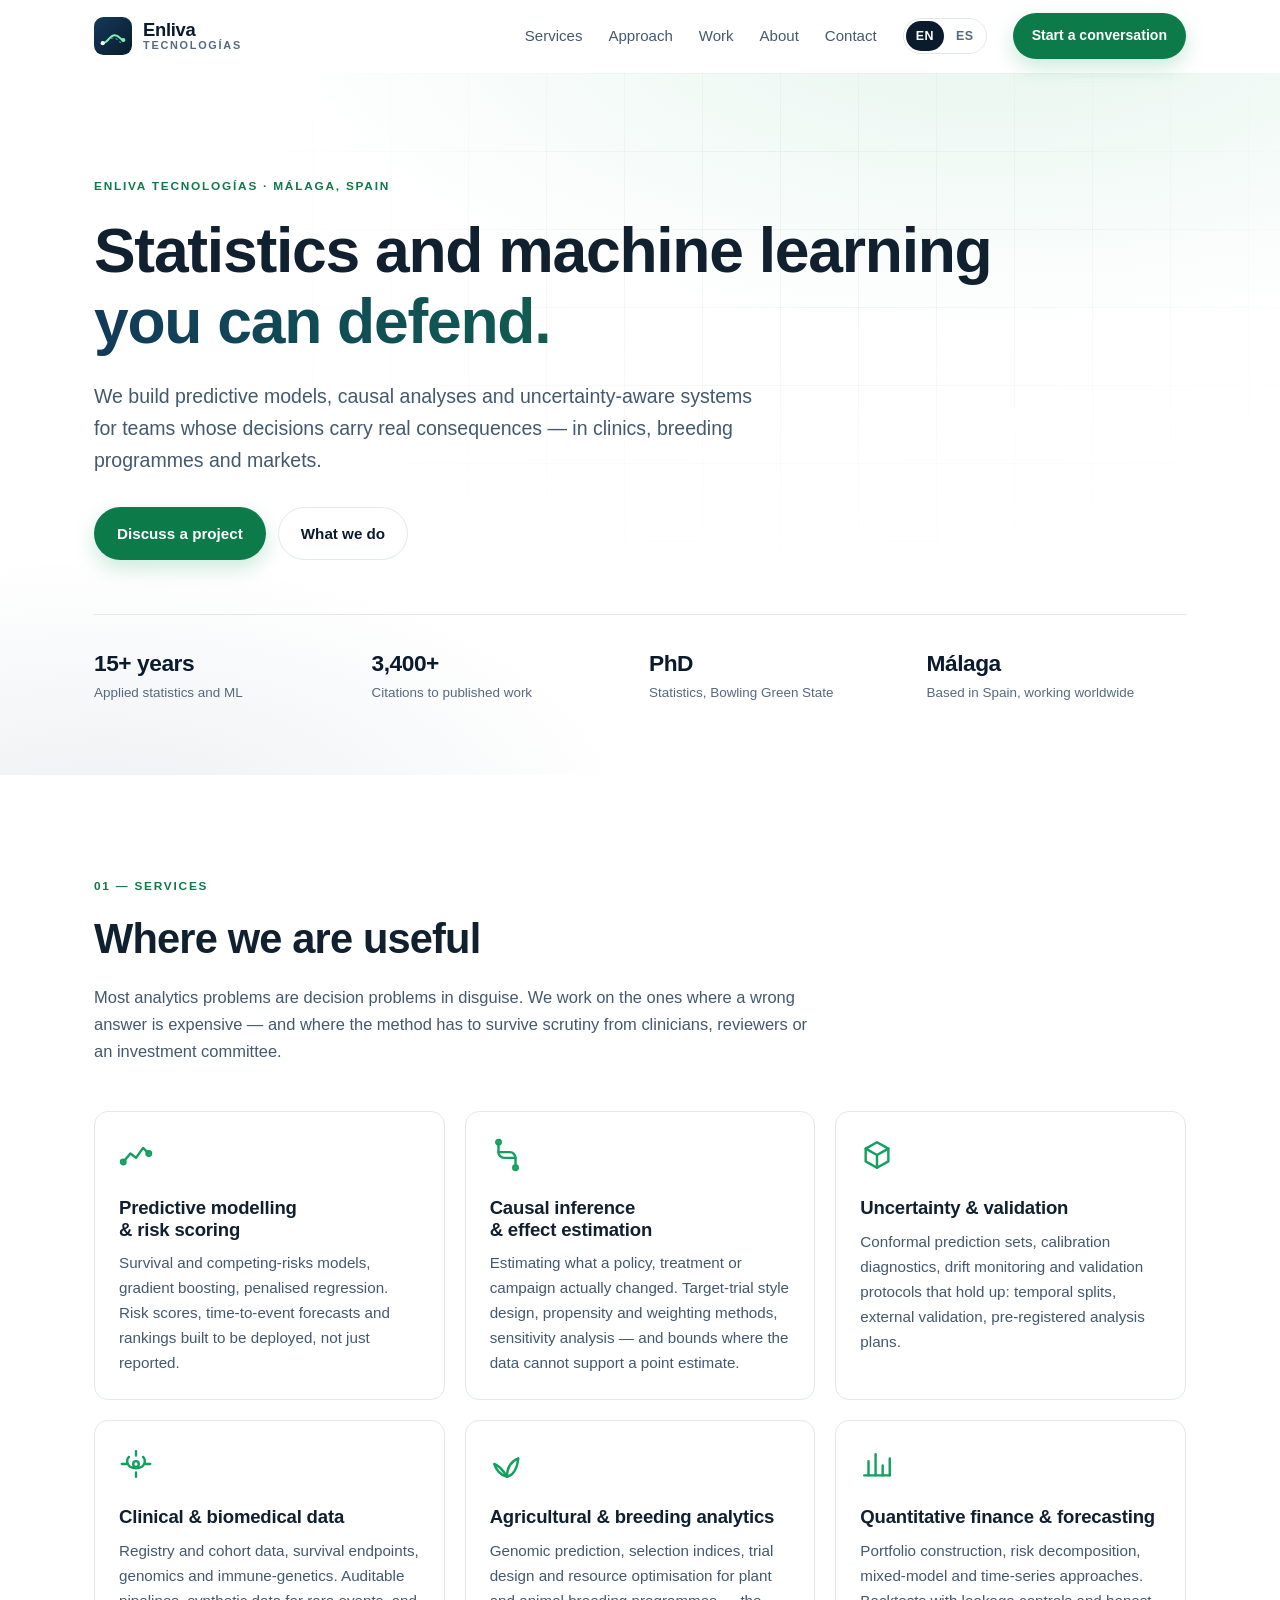
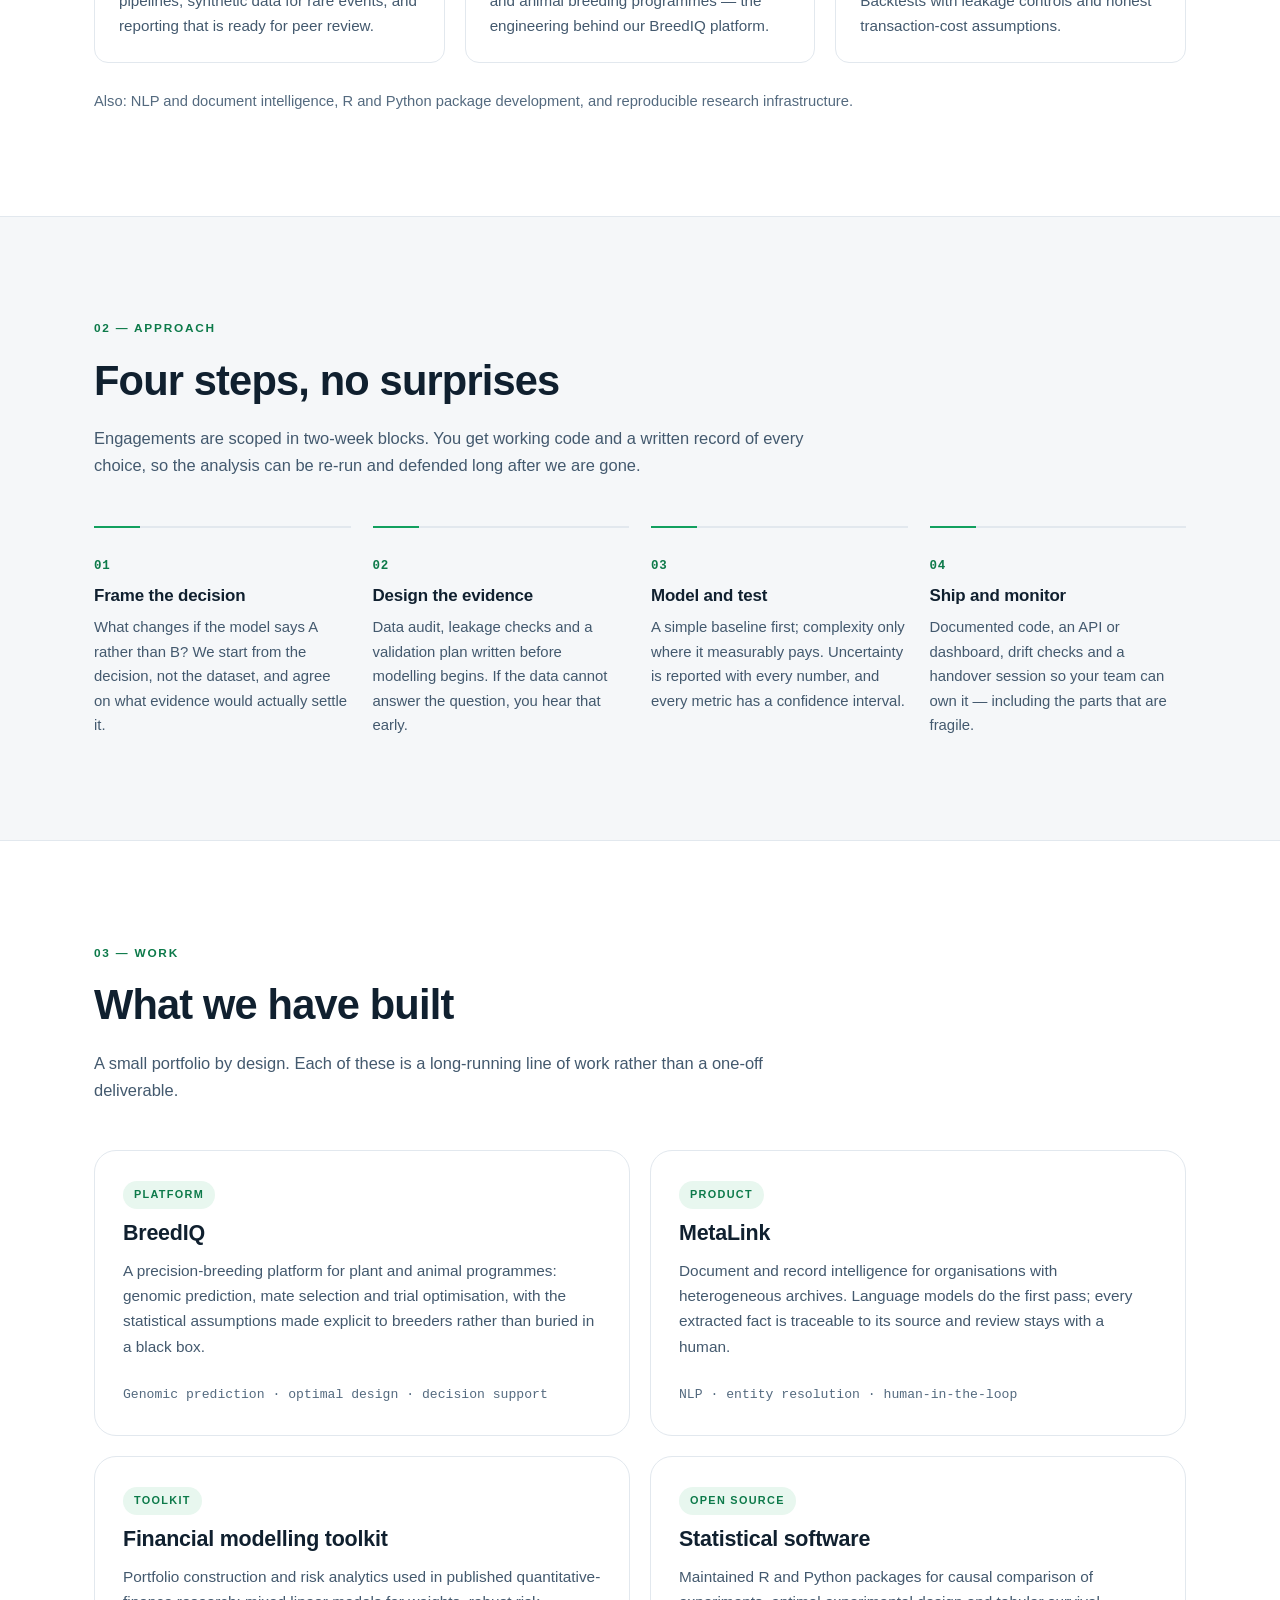
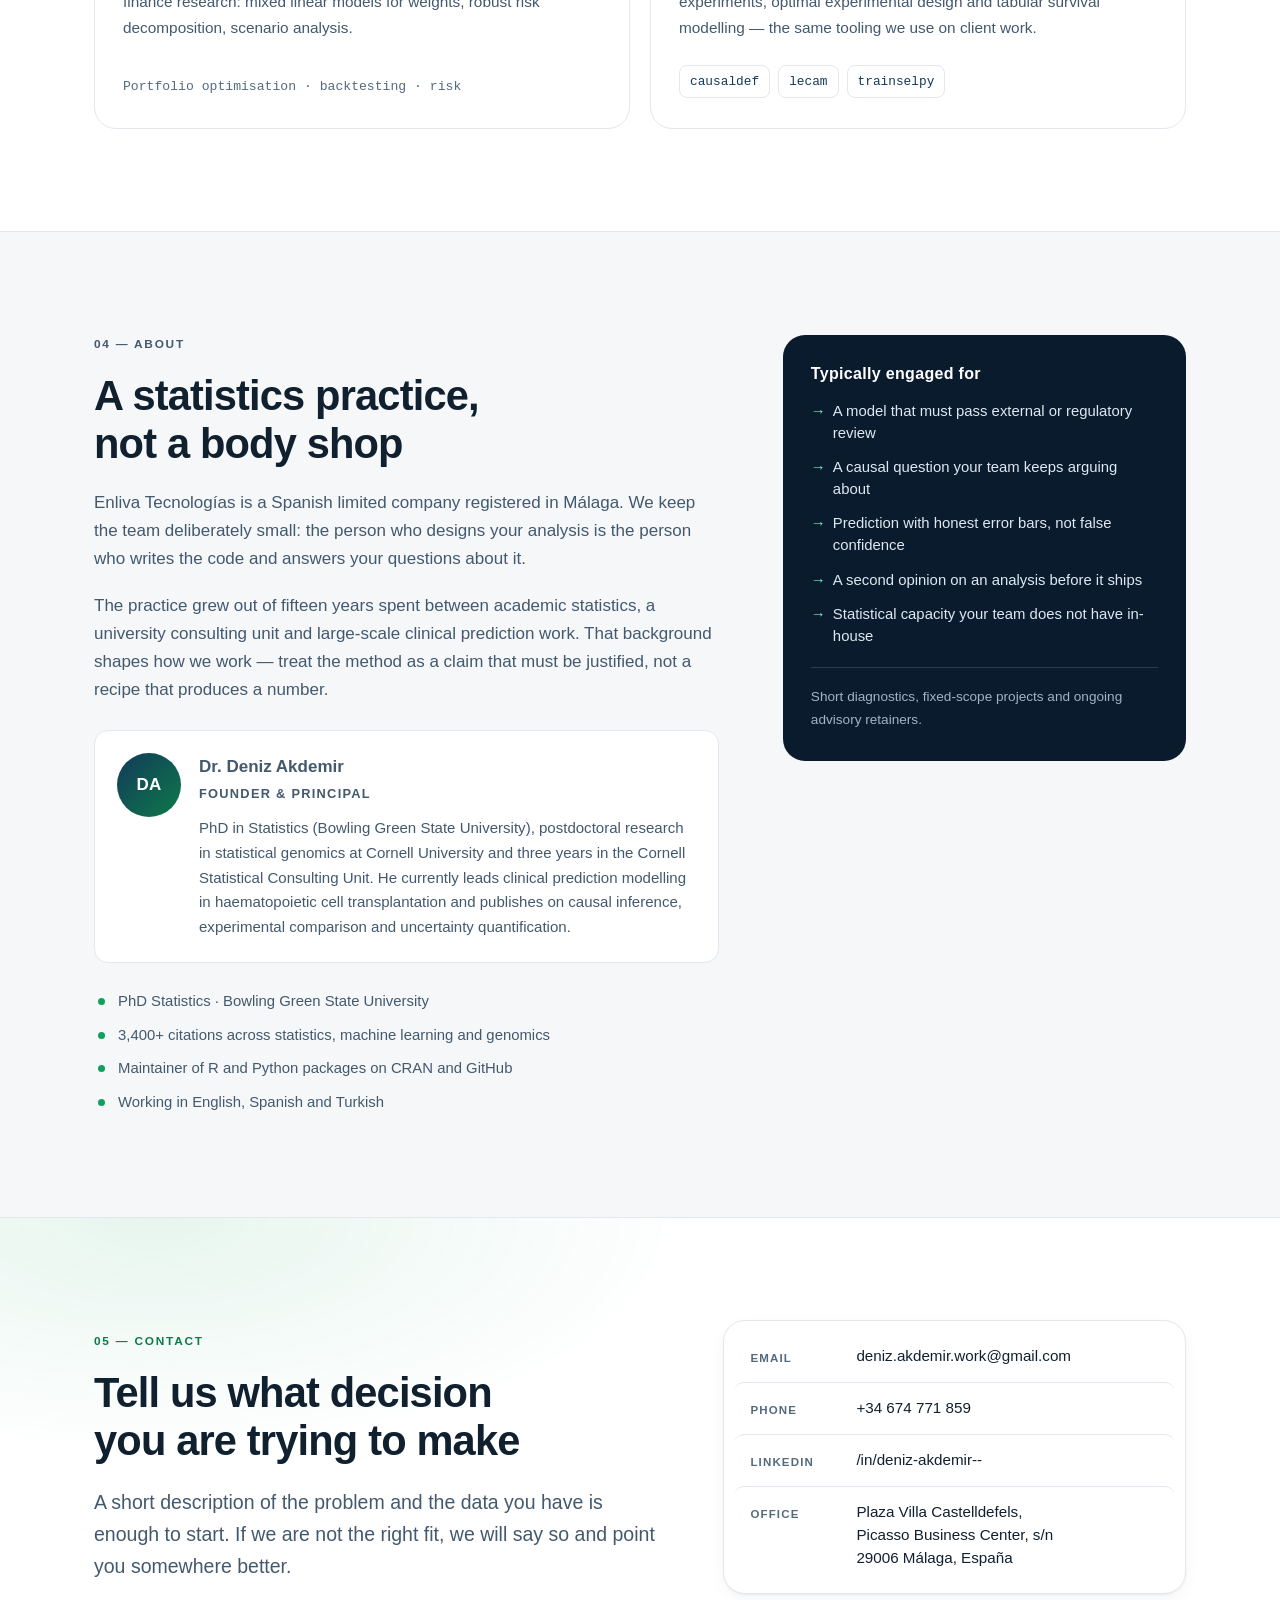
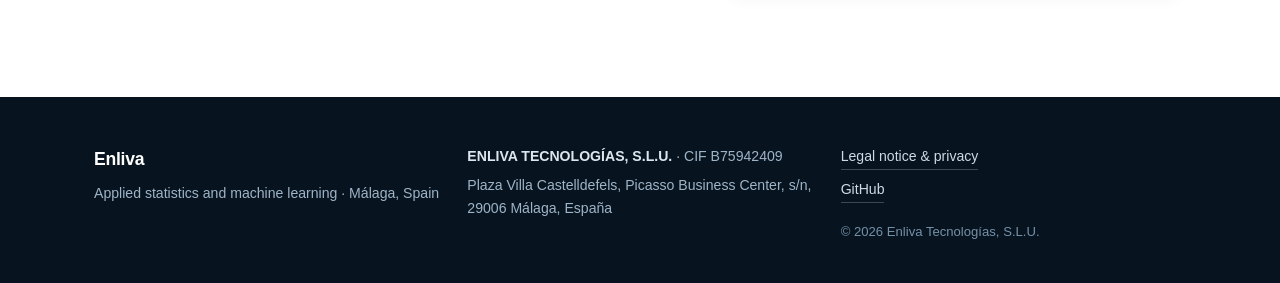
==== index.html @ 90fb5965 "Enliva company website Static single-page site for ENLIVA TECNOLOGÍAS, S.L.U. with a bilingual (EN/E" ====
<!DOCTYPE html>
<html lang="en">
<head>
<meta charset="utf-8">
<meta name="viewport" content="width=device-width, initial-scale=1">
<title>Enliva Tecnologías — Applied statistics &amp; machine learning · Málaga</title>
<meta name="description" content="Enliva Tecnologías is a Málaga-based applied statistics and machine learning consultancy. Predictive modelling, causal inference and uncertainty-aware systems for clinical, agricultural and financial decisions.">
<meta name="theme-color" content="#0a1b2e">
<meta name="author" content="Enliva Tecnologías, S.L.U.">
<meta property="og:type" content="website">
<meta property="og:site_name" content="Enliva Tecnologías">
<meta property="og:locale" content="en_GB">
<meta property="og:locale:alternate" content="es_ES">
<meta property="og:title" content="Enliva Tecnologías — Applied statistics &amp; machine learning">
<meta property="og:description" content="Predictive models, causal analyses and uncertainty-aware systems for decisions that carry real consequences.">
<meta name="twitter:card" content="summary">
<link rel="icon" href="assets/img/favicon.svg" type="image/svg+xml">
<script>document.documentElement.classList.add("js");</script>
<link rel="stylesheet" href="assets/css/styles.css">
<script type="application/ld+json">
{
  "@context": "https://schema.org",
  "@type": "ProfessionalService",
  "name": "Enliva Tecnologías, S.L.U.",
  "description": "Applied statistics and machine learning consultancy: predictive modelling, causal inference, uncertainty quantification, clinical and agricultural data science.",
  "vatID": "ESB75942409",
  "address": {
    "@type": "PostalAddress",
    "streetAddress": "Plaza Villa Castelldefels, Picasso Business Center, s/n",
    "postalCode": "29006",
    "addressLocality": "Málaga",
    "addressCountry": "ES"
  },
  "email": "deniz.akdemir.work@gmail.com",
  "telephone": "+34674771859",
  "areaServed": "Worldwide",
  "knowsLanguage": ["en", "es", "tr"],
  "founder": {
    "@type": "Person",
    "name": "Deniz Akdemir",
    "jobTitle": "Founder & Principal",
    "alumniOf": "Bowling Green State University"
  }
}
</script>
</head>
<body>
<a class="skip-link" href="#main" data-i18n="a11y.skip">Skip to content</a>

<header class="site-header" id="top">
  <div class="wrap header-inner">
    <a class="brand" href="#top" aria-label="Enliva Tecnologías">
      <svg class="brand-mark" viewBox="0 0 48 48" aria-hidden="true" focusable="false">
        <rect x="0" y="0" width="48" height="48" rx="12" fill="url(#brandGrad)"/>
        <path d="M11 33c6.5 0 8.5-10 15-10s6.5 6 11 6" fill="none" stroke="#7ef0b8" stroke-width="2.6" stroke-linecap="round"/>
        <path d="M11 33c5 0 8-6.5 13.5-6.5S31 33 37 33" fill="none" stroke="#7ef0b8" stroke-width="1.4" stroke-dasharray="3 3" opacity=".55"/>
        <circle cx="11" cy="33" r="2.6" fill="#ffffff"/>
        <circle cx="37" cy="29" r="2.6" fill="#7ef0b8"/>
        <defs>
          <linearGradient id="brandGrad" x1="0" y1="0" x2="48" y2="48" gradientUnits="userSpaceOnUse">
            <stop stop-color="#123a5a"/><stop offset="1" stop-color="#0a1b2e"/>
          </linearGradient>
        </defs>
      </svg>
      <span class="brand-text">
        <span class="brand-name">Enliva</span>
        <span class="brand-sub" data-i18n="brand.sub">Tecnologías</span>
      </span>
    </a>

    <nav class="nav" id="nav" aria-label="Main">
      <a href="#services" data-i18n="nav.services">Services</a>
      <a href="#approach" data-i18n="nav.approach">Approach</a>
      <a href="#work" data-i18n="nav.work">Work</a>
      <a href="#about" data-i18n="nav.about">About</a>
      <a href="#contact" data-i18n="nav.contact">Contact</a>
      <div class="lang" role="group" aria-label="Language / Idioma">
        <button type="button" data-lang="en" class="is-active" aria-pressed="true">EN</button>
        <button type="button" data-lang="es" aria-pressed="false">ES</button>
      </div>
      <a class="btn btn-primary nav-cta" href="#contact" data-i18n="nav.cta">Start a conversation</a>
    </nav>

    <button class="nav-toggle" type="button" aria-expanded="false" aria-controls="nav" aria-label="Menu / Menú">
      <span></span><span></span>
    </button>
  </div>
</header>

<main id="main">

  <section class="hero">
    <div class="hero-bg" aria-hidden="true"></div>
    <div class="wrap hero-inner">
      <p class="eyebrow" data-i18n="hero.eyebrow">Enliva Tecnologías · Málaga, Spain</p>
      <h1>
        <span data-i18n="hero.title1">Statistics and machine learning</span>
        <span class="accent" data-i18n="hero.title2">you can defend.</span>
      </h1>
      <p class="lede" data-i18n="hero.lede">We build predictive models, causal analyses and uncertainty-aware systems for teams whose decisions carry real consequences — in clinics, breeding programmes and markets.</p>
      <div class="hero-actions">
        <a class="btn btn-primary" href="#contact" data-i18n="hero.cta1">Discuss a project</a>
        <a class="btn btn-ghost" href="#services" data-i18n="hero.cta2">What we do</a>
      </div>

      <dl class="proof">
        <div><dt data-i18n="proof.a.k">15+ years</dt><dd data-i18n="proof.a.v">Applied statistics and ML</dd></div>
        <div><dt data-i18n="proof.b.k">3,400+</dt><dd data-i18n="proof.b.v">Citations to published work</dd></div>
        <div><dt data-i18n="proof.c.k">PhD</dt><dd data-i18n="proof.c.v">Statistics, Bowling Green State</dd></div>
        <div><dt data-i18n="proof.d.k">Málaga</dt><dd data-i18n="proof.d.v">Based in Spain, working worldwide</dd></div>
      </dl>
    </div>
  </section>

  <section class="section" id="services">
    <div class="wrap">
      <header class="section-head reveal">
        <p class="eyebrow" data-i18n="services.eyebrow">01 — Services</p>
        <h2 data-i18n="services.title">Where we are useful</h2>
        <p class="section-lede" data-i18n="services.lede">Most analytics problems are decision problems in disguise. We work on the ones where a wrong answer is expensive — and where the method has to survive scrutiny from clinicians, reviewers or an investment committee.</p>
      </header>

      <div class="grid grid-3">
        <article class="card reveal">
          <svg class="card-icon" viewBox="0 0 24 24" aria-hidden="true"><path d="M3 17l5-6 4 3 5-7 4 4"/><circle cx="3" cy="17" r="1.6"/><circle cx="21" cy="11" r="1.6"/></svg>
          <h3 data-i18n="svc.1.t">Predictive modelling &amp; risk scoring</h3>
          <p data-i18n="svc.1.d">Survival and competing-risks models, gradient boosting, penalised regression. Risk scores, time-to-event forecasts and rankings built to be deployed, not just reported.</p>
        </article>

        <article class="card reveal">
          <svg class="card-icon" viewBox="0 0 24 24" aria-hidden="true"><path d="M6 3v7a4 4 0 004 4h8"/><path d="M18 21v-7a4 4 0 00-4-4H6"/><circle cx="6" cy="3" r="1.6"/><circle cx="18" cy="21" r="1.6"/></svg>
          <h3 data-i18n="svc.2.t">Causal inference &amp; effect estimation</h3>
          <p data-i18n="svc.2.d">Estimating what a policy, treatment or campaign actually changed. Target-trial style design, propensity and weighting methods, sensitivity analysis — and bounds where the data cannot support a point estimate.</p>
        </article>

        <article class="card reveal">
          <svg class="card-icon" viewBox="0 0 24 24" aria-hidden="true"><path d="M12 3l8 4.5v9L12 21l-8-4.5v-9L12 3z"/><path d="M12 12l8-4.5M12 12v9M12 12L4 7.5"/></svg>
          <h3 data-i18n="svc.3.t">Uncertainty &amp; validation</h3>
          <p data-i18n="svc.3.d">Conformal prediction sets, calibration diagnostics, drift monitoring and validation protocols that hold up: temporal splits, external validation, pre-registered analysis plans.</p>
        </article>

        <article class="card reveal">
          <svg class="card-icon" viewBox="0 0 24 24" aria-hidden="true"><path d="M7 7c-2 2-2 8 5 8s7-6 5-8"/><path d="M12 3v3M12 21v-3M2 12h3M19 12h3"/><circle cx="12" cy="12" r="2"/></svg>
          <h3 data-i18n="svc.4.t">Clinical &amp; biomedical data</h3>
          <p data-i18n="svc.4.d">Registry and cohort data, survival endpoints, genomics and immune-genetics. Auditable pipelines, synthetic data for rare events, and reporting that is ready for peer review.</p>
        </article>

        <article class="card reveal">
          <svg class="card-icon" viewBox="0 0 24 24" aria-hidden="true"><path d="M12 21c0-7 3-11 8-13-1 8-4 12-8 13z"/><path d="M12 21C9 16 6 13 3 12c2 6 5 8 9 9z"/></svg>
          <h3 data-i18n="svc.5.t">Agricultural &amp; breeding analytics</h3>
          <p data-i18n="svc.5.d">Genomic prediction, selection indices, trial design and resource optimisation for plant and animal breeding programmes — the engineering behind our BreedIQ platform.</p>
        </article>

        <article class="card reveal">
          <svg class="card-icon" viewBox="0 0 24 24" aria-hidden="true"><path d="M3 20h18"/><path d="M6 20V10M11 20V5M16 20v-7M21 20V8"/></svg>
          <h3 data-i18n="svc.6.t">Quantitative finance &amp; forecasting</h3>
          <p data-i18n="svc.6.d">Portfolio construction, risk decomposition, mixed-model and time-series approaches. Backtests with leakage controls and honest transaction-cost assumptions.</p>
        </article>
      </div>

      <p class="note reveal" data-i18n="services.note">Also: NLP and document intelligence, R and Python package development, and reproducible research infrastructure.</p>
    </div>
  </section>

  <section class="section section-alt" id="approach">
    <div class="wrap">
      <header class="section-head reveal">
        <p class="eyebrow" data-i18n="approach.eyebrow">02 — Approach</p>
        <h2 data-i18n="approach.title">Four steps, no surprises</h2>
        <p class="section-lede" data-i18n="approach.lede">Engagements are scoped in two-week blocks. You get working code and a written record of every choice, so the analysis can be re-run and defended long after we are gone.</p>
      </header>

      <ol class="steps">
        <li class="reveal">
          <span class="step-num">01</span>
          <h3 data-i18n="step.1.t">Frame the decision</h3>
          <p data-i18n="step.1.d">What changes if the model says A rather than B? We start from the decision, not the dataset, and agree on what evidence would actually settle it.</p>
        </li>
        <li class="reveal">
          <span class="step-num">02</span>
          <h3 data-i18n="step.2.t">Design the evidence</h3>
          <p data-i18n="step.2.d">Data audit, leakage checks and a validation plan written before modelling begins. If the data cannot answer the question, you hear that early.</p>
        </li>
        <li class="reveal">
          <span class="step-num">03</span>
          <h3 data-i18n="step.3.t">Model and test</h3>
          <p data-i18n="step.3.d">A simple baseline first; complexity only where it measurably pays. Uncertainty is reported with every number, and every metric has a confidence interval.</p>
        </li>
        <li class="reveal">
          <span class="step-num">04</span>
          <h3 data-i18n="step.4.t">Ship and monitor</h3>
          <p data-i18n="step.4.d">Documented code, an API or dashboard, drift checks and a handover session so your team can own it — including the parts that are fragile.</p>
        </li>
      </ol>
    </div>
  </section>

  <section class="section" id="work">
    <div class="wrap">
      <header class="section-head reveal">
        <p class="eyebrow" data-i18n="work.eyebrow">03 — Work</p>
        <h2 data-i18n="work.title">What we have built</h2>
        <p class="section-lede" data-i18n="work.lede">A small portfolio by design. Each of these is a long-running line of work rather than a one-off deliverable.</p>
      </header>

      <div class="grid grid-2">
        <article class="work-card reveal">
          <span class="tag" data-i18n="work.1.tag">Platform</span>
          <h3>BreedIQ</h3>
          <p data-i18n="work.1.d">A precision-breeding platform for plant and animal programmes: genomic prediction, mate selection and trial optimisation, with the statistical assumptions made explicit to breeders rather than buried in a black box.</p>
          <p class="meta" data-i18n="work.1.meta">Genomic prediction · optimal design · decision support</p>
        </article>

        <article class="work-card reveal">
          <span class="tag" data-i18n="work.2.tag">Product</span>
          <h3>MetaLink</h3>
          <p data-i18n="work.2.d">Document and record intelligence for organisations with heterogeneous archives. Language models do the first pass; every extracted fact is traceable to its source and review stays with a human.</p>
          <p class="meta" data-i18n="work.2.meta">NLP · entity resolution · human-in-the-loop</p>
        </article>

        <article class="work-card reveal">
          <span class="tag" data-i18n="work.3.tag">Toolkit</span>
          <h3 data-i18n="work.3.t">Financial modelling toolkit</h3>
          <p data-i18n="work.3.d">Portfolio construction and risk analytics used in published quantitative-finance research: mixed linear models for weights, robust risk decomposition, scenario analysis.</p>
          <p class="meta" data-i18n="work.3.meta">Portfolio optimisation · backtesting · risk</p>
        </article>

        <article class="work-card reveal">
          <span class="tag" data-i18n="work.4.tag">Open source</span>
          <h3 data-i18n="work.4.t">Statistical software</h3>
          <p data-i18n="work.4.d">Maintained R and Python packages for causal comparison of experiments, optimal experimental design and tabular survival modelling — the same tooling we use on client work.</p>
          <ul class="chips">
            <li><a href="https://github.com/denizakdemir/causaldef" target="_blank" rel="noopener noreferrer">causaldef</a></li>
            <li><a href="https://github.com/denizakdemir/lecam" target="_blank" rel="noopener noreferrer">lecam</a></li>
            <li><a href="https://github.com/denizakdemir/trainselpy" target="_blank" rel="noopener noreferrer">trainselpy</a></li>
          </ul>
        </article>
      </div>
    </div>
  </section>

  <section class="section section-alt" id="about">
    <div class="wrap about">
      <div class="about-body reveal">
        <p class="eyebrow" data-i18n="about.eyebrow">04 — About</p>
        <h2 data-i18n="about.title">A statistics practice, not a body shop</h2>
        <p data-i18n="about.p1">Enliva Tecnologías is a Spanish limited company registered in Málaga. We keep the team deliberately small: the person who designs your analysis is the person who writes the code and answers your questions about it.</p>
        <p data-i18n="about.p2">The practice grew out of fifteen years spent between academic statistics, a university consulting unit and large-scale clinical prediction work. That background shapes how we work — treat the method as a claim that must be justified, not a recipe that produces a number.</p>

        <div class="founder">
          <div class="avatar" aria-hidden="true">DA</div>
          <div>
            <p class="founder-name">Dr. Deniz Akdemir</p>
            <p class="founder-role" data-i18n="about.role">Founder &amp; Principal</p>
            <p data-i18n="about.p3">PhD in Statistics (Bowling Green State University), postdoctoral research in statistical genomics at Cornell University and three years in the Cornell Statistical Consulting Unit. He currently leads clinical prediction modelling in haematopoietic cell transplantation and publishes on causal inference, experimental comparison and uncertainty quantification.</p>
          </div>
        </div>

        <ul class="facts">
          <li data-i18n="about.f1">PhD Statistics · Bowling Green State University</li>
          <li data-i18n="about.f2">3,400+ citations across statistics, machine learning and genomics</li>
          <li data-i18n="about.f3">Maintainer of R and Python packages on CRAN and GitHub</li>
          <li data-i18n="about.f4">Working in English, Spanish and Turkish</li>
        </ul>
      </div>

      <aside class="about-side reveal">
        <h3 data-i18n="about.side.t">Typically engaged for</h3>
        <ul>
          <li data-i18n="about.side.1">A model that must pass external or regulatory review</li>
          <li data-i18n="about.side.2">A causal question your team keeps arguing about</li>
          <li data-i18n="about.side.3">Prediction with honest error bars, not false confidence</li>
          <li data-i18n="about.side.4">A second opinion on an analysis before it ships</li>
          <li data-i18n="about.side.5">Statistical capacity your team does not have in-house</li>
        </ul>
        <p class="side-note" data-i18n="about.side.note">Short diagnostics, fixed-scope projects and ongoing advisory retainers.</p>
      </aside>
    </div>
  </section>

  <section class="section contact" id="contact">
    <div class="wrap contact-inner reveal">
      <div>
        <p class="eyebrow" data-i18n="contact.eyebrow">05 — Contact</p>
        <h2 data-i18n="contact.title">Tell us what decision you are trying to make</h2>
        <p class="lede" data-i18n="contact.lede">A short description of the problem and the data you have is enough to start. If we are not the right fit, we will say so and point you somewhere better.</p>
      </div>
      <div class="contact-card">
        <a class="contact-line" href="mailto:deniz.akdemir.work@gmail.com">
          <span class="contact-k" data-i18n="contact.email">Email</span>
          <span class="contact-v">deniz.akdemir.work@gmail.com</span>
        </a>
        <a class="contact-line" href="tel:+34674771859">
          <span class="contact-k" data-i18n="contact.phone">Phone</span>
          <span class="contact-v">+34 674 771 859</span>
        </a>
        <a class="contact-line" href="https://www.linkedin.com/in/deniz-akdemir--" target="_blank" rel="noopener noreferrer">
          <span class="contact-k">LinkedIn</span>
          <span class="contact-v">/in/deniz-akdemir--</span>
        </a>
        <div class="contact-line">
          <span class="contact-k" data-i18n="contact.address">Office</span>
          <span class="contact-v">Plaza Villa Castelldefels,<br>Picasso Business Center, s/n<br>29006 Málaga, España</span>
        </div>
      </div>
    </div>
  </section>

</main>

<footer class="site-footer">
  <div class="wrap footer-inner">
    <div class="footer-brand">
      <span class="brand-name">Enliva</span>
      <p data-i18n="footer.tagline">Applied statistics and machine learning · Málaga, Spain</p>
    </div>
    <div class="footer-legal">
      <p><strong>ENLIVA TECNOLOGÍAS, S.L.U.</strong> · CIF B75942409</p>
      <p data-i18n="footer.addr">Plaza Villa Castelldefels, Picasso Business Center, s/n, 29006 Málaga, España</p>
    </div>
    <div class="footer-links">
      <a href="legal.html" data-i18n="footer.legal">Legal notice &amp; privacy</a>
      <a href="https://github.com/denizakdemir" target="_blank" rel="noopener noreferrer">GitHub</a>
      <p class="copyright">© <span id="year">2026</span> Enliva Tecnologías, S.L.U.</p>
    </div>
  </div>
</footer>

<script src="assets/js/main.js" defer></script>
</body>
</html>
---- assets/css/styles.css ----
/* ==========================================================================
   Enliva Tecnologías — site styles
   Palette and spacing are defined as custom properties at the top so the
   whole site can be re-skinned from one place.
   ========================================================================== */

:root {
  --navy-900: #07141f;
  --navy-800: #0a1b2e;
  --navy-700: #123a5a;
  --ink: #10202f;
  --ink-soft: #43596e;
  --ink-muted: #546a7f;
  --line: #e2e8ee;
  --paper: #ffffff;
  --paper-alt: #f5f7f9;
  --mint: #12a05f;
  --mint-ink: #0d7a4a;
  --mint-btn: #0d7a4a;
  --mint-btn-hover: #0a6740;
  --mint-bright: #7ef0b8;
  --mint-soft: #e8f7ef;
  --radius: 14px;
  --radius-lg: 22px;
  --wrap: 1140px;
  --font: "Inter", -apple-system, BlinkMacSystemFont, "Segoe UI", Roboto,
    "Helvetica Neue", Arial, "Noto Sans", sans-serif;
  --font-mono: ui-monospace, "SF Mono", "JetBrains Mono", Menlo, Consolas, monospace;
  --shadow-sm: 0 1px 2px rgba(10, 27, 46, .06), 0 6px 16px rgba(10, 27, 46, .04);
  --shadow-md: 0 10px 30px rgba(10, 27, 46, .09);
}

*,
*::before,
*::after { box-sizing: border-box; }

html {
  scroll-behavior: smooth;
  -webkit-text-size-adjust: 100%;
}

body {
  margin: 0;
  font-family: var(--font);
  font-size: 17px;
  line-height: 1.65;
  color: var(--ink);
  background: var(--paper);
  -webkit-font-smoothing: antialiased;
  text-rendering: optimizeLegibility;
}

img { max-width: 100%; display: block; }

h1, h2, h3 {
  line-height: 1.15;
  letter-spacing: -.02em;
  margin: 0 0 .5em;
  font-weight: 650;
  text-wrap: balance;
}

h1 { font-size: clamp(2.35rem, 5.2vw, 3.9rem); }
h2 { font-size: clamp(1.85rem, 3.4vw, 2.6rem); }
h3 { font-size: 1.16rem; letter-spacing: -.01em; }

p { margin: 0 0 1.1em; }

a { color: inherit; }

:focus-visible {
  outline: 3px solid var(--mint);
  outline-offset: 3px;
  border-radius: 4px;
}

.wrap {
  width: 100%;
  max-width: var(--wrap);
  margin-inline: auto;
  padding-inline: 24px;
}

.skip-link {
  position: absolute;
  left: 16px;
  top: -60px;
  z-index: 100;
  background: var(--navy-800);
  color: #fff;
  padding: 10px 16px;
  border-radius: 8px;
  text-decoration: none;
  transition: top .18s ease;
}
.skip-link:focus { top: 12px; }

/* ---------------------------------------------------------------- header */

.site-header {
  position: sticky;
  top: 0;
  z-index: 50;
  background: rgba(255, 255, 255, .86);
  backdrop-filter: blur(14px);
  -webkit-backdrop-filter: blur(14px);
  border-bottom: 1px solid transparent;
  transition: border-color .2s ease, box-shadow .2s ease;
}
.site-header.is-stuck {
  border-bottom-color: var(--line);
  box-shadow: 0 6px 20px rgba(10, 27, 46, .05);
}

.header-inner {
  display: flex;
  align-items: center;
  justify-content: space-between;
  gap: 20px;
  min-height: 72px;
}

.brand {
  display: inline-flex;
  align-items: center;
  gap: 11px;
  text-decoration: none;
  color: var(--navy-800);
}
.brand-mark { width: 38px; height: 38px; flex: none; }
.brand-text { display: flex; flex-direction: column; line-height: 1.1; }
.brand-name { font-weight: 700; font-size: 1.15rem; letter-spacing: -.015em; }
.brand-sub {
  font-size: .68rem;
  letter-spacing: .16em;
  text-transform: uppercase;
  color: var(--ink-muted);
  font-weight: 600;
}

.nav {
  display: flex;
  align-items: center;
  gap: 26px;
  font-size: .94rem;
  font-weight: 500;
}
.nav > a:not(.btn) {
  text-decoration: none;
  color: var(--ink-soft);
  padding: 6px 0;
  position: relative;
  transition: color .18s ease;
}
.nav > a:not(.btn)::after {
  content: "";
  position: absolute;
  left: 0;
  bottom: 0;
  height: 2px;
  width: 0;
  background: var(--mint);
  transition: width .22s ease;
}
.nav > a:not(.btn):hover { color: var(--navy-800); }
.nav > a:not(.btn):hover::after { width: 100%; }

.lang {
  display: inline-flex;
  border: 1px solid var(--line);
  border-radius: 999px;
  padding: 2px;
  gap: 2px;
}
.lang button {
  border: 0;
  background: transparent;
  font: inherit;
  font-size: .78rem;
  font-weight: 650;
  letter-spacing: .04em;
  color: var(--ink-muted);
  padding: 5px 10px;
  border-radius: 999px;
  cursor: pointer;
  transition: background .18s ease, color .18s ease;
}
.lang button:hover { color: var(--navy-800); }
.lang button.is-active {
  background: var(--navy-800);
  color: #fff;
}

.nav-toggle {
  display: none;
  width: 44px;
  height: 44px;
  border: 1px solid var(--line);
  border-radius: 10px;
  background: #fff;
  cursor: pointer;
  padding: 0;
  place-items: center;
}
.nav-toggle span {
  display: block;
  width: 18px;
  height: 2px;
  background: var(--navy-800);
  margin: 3px auto;
  transition: transform .2s ease, opacity .2s ease;
}
.nav-toggle[aria-expanded="true"] span:first-child { transform: translateY(2.5px) rotate(45deg); }
.nav-toggle[aria-expanded="true"] span:last-child { transform: translateY(-2.5px) rotate(-45deg); }

/* ---------------------------------------------------------------- buttons */

.btn {
  display: inline-flex;
  align-items: center;
  justify-content: center;
  gap: 8px;
  padding: 13px 22px;
  border-radius: 999px;
  font-size: .95rem;
  font-weight: 600;
  text-decoration: none;
  border: 1px solid transparent;
  cursor: pointer;
  transition: transform .16s ease, box-shadow .2s ease, background .2s ease,
    color .2s ease, border-color .2s ease;
}
.btn-primary {
  background: var(--mint-btn);
  color: #fff;
  box-shadow: 0 8px 20px rgba(18, 160, 95, .22);
}
.btn-primary:hover {
  background: var(--mint-btn-hover);
  transform: translateY(-1px);
  box-shadow: 0 12px 26px rgba(18, 160, 95, .3);
}
.btn-ghost {
  background: #fff;
  color: var(--navy-800);
  border-color: var(--line);
}
.btn-ghost:hover {
  border-color: var(--navy-700);
  transform: translateY(-1px);
}
.nav-cta { padding: 10px 18px; font-size: .88rem; }

/* ---------------------------------------------------------------- hero */

.hero {
  position: relative;
  overflow: hidden;
  padding: clamp(56px, 9vw, 104px) 0 clamp(44px, 6vw, 72px);
  background:
    radial-gradient(1200px 520px at 78% -8%, rgba(18, 160, 95, .1), transparent 62%),
    radial-gradient(900px 460px at 8% 108%, rgba(18, 58, 90, .08), transparent 60%),
    var(--paper);
}
.hero-bg {
  position: absolute;
  inset: 0;
  background-image:
    linear-gradient(to right, rgba(18, 58, 90, .045) 1px, transparent 1px),
    linear-gradient(to bottom, rgba(18, 58, 90, .045) 1px, transparent 1px);
  background-size: 78px 78px;
  mask-image: radial-gradient(760px 420px at 62% 26%, #000 25%, transparent 78%);
  -webkit-mask-image: radial-gradient(760px 420px at 62% 26%, #000 25%, transparent 78%);
  pointer-events: none;
}
.hero-inner { position: relative; }

.eyebrow {
  font-size: .74rem;
  font-weight: 700;
  letter-spacing: .15em;
  text-transform: uppercase;
  color: var(--mint-ink);
  margin: 0 0 18px;
}

.hero h1 { margin-bottom: 22px; }
.hero h1 .accent {
  display: block;
  background: linear-gradient(96deg, var(--navy-700), var(--mint-ink) 78%);
  -webkit-background-clip: text;
  background-clip: text;
  color: transparent;
}

.lede {
  font-size: clamp(1.06rem, 1.6vw, 1.22rem);
  color: var(--ink-soft);
  max-width: 62ch;
  margin-bottom: 30px;
}

.hero-actions {
  display: flex;
  flex-wrap: wrap;
  gap: 12px;
  margin-bottom: 54px;
}

.proof {
  display: grid;
  grid-template-columns: repeat(4, minmax(0, 1fr));
  gap: 18px;
  margin: 0;
  padding-top: 30px;
  border-top: 1px solid var(--line);
}
.proof > div { min-width: 0; }
.proof dt {
  font-size: 1.42rem;
  font-weight: 700;
  letter-spacing: -.02em;
  color: var(--navy-800);
}
.proof dd {
  margin: 2px 0 0;
  font-size: .84rem;
  line-height: 1.4;
  color: var(--ink-muted);
}

/* ---------------------------------------------------------------- sections */

.section { padding: clamp(60px, 8vw, 104px) 0; }
.section-alt {
  background: var(--paper-alt);
  border-block: 1px solid var(--line);
}

.section-head { max-width: 720px; margin-bottom: 46px; }
.section-lede {
  color: var(--ink-soft);
  font-size: 1.03rem;
  margin-bottom: 0;
}

.grid { display: grid; gap: 20px; }
.grid-3 { grid-template-columns: repeat(3, minmax(0, 1fr)); }
.grid-2 { grid-template-columns: repeat(2, minmax(0, 1fr)); }

.card {
  background: var(--paper);
  border: 1px solid var(--line);
  border-radius: var(--radius);
  padding: 26px 24px 24px;
  transition: transform .2s ease, box-shadow .24s ease, border-color .2s ease;
}
.card:hover {
  transform: translateY(-3px);
  box-shadow: var(--shadow-md);
  border-color: #cfdae4;
}
.card p { margin: 0; color: var(--ink-soft); font-size: .95rem; }
.card h3 { margin-bottom: 10px; }

.card-icon {
  width: 34px;
  height: 34px;
  margin-bottom: 16px;
  fill: none;
  stroke: var(--mint);
  stroke-width: 1.7;
  stroke-linecap: round;
  stroke-linejoin: round;
}

.note {
  margin: 26px 0 0;
  font-size: .92rem;
  color: var(--ink-muted);
}

/* ---------------------------------------------------------------- steps */

.steps {
  list-style: none;
  margin: 0;
  padding: 0;
  display: grid;
  grid-template-columns: repeat(4, minmax(0, 1fr));
  gap: 22px;
  counter-reset: step;
}
.steps li {
  position: relative;
  padding-top: 22px;
  border-top: 2px solid var(--line);
}
.steps li::before {
  content: "";
  position: absolute;
  top: -2px;
  left: 0;
  width: 46px;
  height: 2px;
  background: var(--mint);
}
.step-num {
  font-family: var(--font-mono);
  font-size: .78rem;
  font-weight: 600;
  color: var(--mint-ink);
  letter-spacing: .06em;
}
.steps h3 { margin: 8px 0 10px; font-size: 1.06rem; }
.steps p { margin: 0; font-size: .93rem; color: var(--ink-soft); }

/* ---------------------------------------------------------------- work */

.work-card {
  background: var(--paper);
  border: 1px solid var(--line);
  border-radius: var(--radius-lg);
  padding: 30px 28px;
  display: flex;
  flex-direction: column;
  transition: transform .2s ease, box-shadow .24s ease, border-color .2s ease;
}
.work-card:hover {
  transform: translateY(-3px);
  box-shadow: var(--shadow-md);
  border-color: #cfdae4;
}
.work-card h3 { font-size: 1.34rem; margin: 12px 0 12px; }
.work-card p { color: var(--ink-soft); font-size: .96rem; }
.tag {
  align-self: flex-start;
  font-size: .68rem;
  font-weight: 700;
  letter-spacing: .12em;
  text-transform: uppercase;
  color: var(--mint-ink);
  background: var(--mint-soft);
  border-radius: 999px;
  padding: 5px 11px;
}
.meta {
  margin: auto 0 0;
  padding-top: 8px;
  font-size: .82rem !important;
  color: var(--ink-muted) !important;
  font-family: var(--font-mono);
}

.chips {
  display: flex;
  flex-wrap: wrap;
  gap: 8px;
  list-style: none;
  margin: auto 0 0;
  padding: 8px 0 0;
}
.chips a {
  display: inline-block;
  font-family: var(--font-mono);
  font-size: .8rem;
  text-decoration: none;
  color: var(--navy-700);
  border: 1px solid var(--line);
  border-radius: 8px;
  padding: 5px 10px;
  transition: border-color .18s ease, color .18s ease, background .18s ease;
}
.chips a:hover {
  border-color: var(--mint);
  color: var(--mint-ink);
  background: var(--mint-soft);
}

/* ---------------------------------------------------------------- about */

.about {
  display: grid;
  grid-template-columns: minmax(0, 1.55fr) minmax(0, 1fr);
  gap: clamp(32px, 5vw, 64px);
  align-items: start;
}
.about-body p { color: var(--ink-soft); }
.about-body h2 { max-width: 20ch; }

.founder {
  display: grid;
  grid-template-columns: 64px minmax(0, 1fr);
  gap: 18px;
  align-items: start;
  padding: 22px;
  border: 1px solid var(--line);
  border-radius: var(--radius);
  background: var(--paper);
  margin: 26px 0;
}
.avatar {
  width: 64px;
  height: 64px;
  border-radius: 50%;
  display: grid;
  place-items: center;
  font-weight: 700;
  letter-spacing: .02em;
  color: #fff;
  background: linear-gradient(135deg, var(--navy-700), var(--mint-ink));
}
.founder-name { font-weight: 650; margin: 0; color: var(--ink); }
.founder-role {
  font-size: .8rem;
  letter-spacing: .1em;
  text-transform: uppercase;
  font-weight: 700;
  margin: 2px 0 12px;
  color: var(--mint-ink);
}
.founder p:last-child { margin: 0; font-size: .94rem; }

.facts {
  list-style: none;
  margin: 0;
  padding: 0;
  display: grid;
  gap: 9px;
}
.facts li {
  position: relative;
  padding-left: 24px;
  font-size: .93rem;
  color: var(--ink-soft);
}
.facts li::before {
  content: "";
  position: absolute;
  left: 4px;
  top: .62em;
  width: 7px;
  height: 7px;
  border-radius: 50%;
  background: var(--mint);
}

.about-side {
  background: var(--navy-800);
  color: #dfe8f0;
  border-radius: var(--radius-lg);
  padding: 30px 28px;
}
.about-side h3 {
  color: #fff;
  font-size: 1rem;
  letter-spacing: .02em;
  margin-bottom: 18px;
}
.about-side ul {
  list-style: none;
  margin: 0 0 20px;
  padding: 0;
  display: grid;
  gap: 13px;
  font-size: .93rem;
}
.about-side li {
  position: relative;
  padding-left: 22px;
  line-height: 1.45;
}
.about-side li::before {
  content: "→";
  position: absolute;
  left: 0;
  color: var(--mint-bright);
}
.side-note {
  margin: 0;
  padding-top: 18px;
  border-top: 1px solid rgba(255, 255, 255, .14);
  font-size: .85rem;
  color: #9fb4c7;
}

/* ---------------------------------------------------------------- contact */

.contact {
  background:
    radial-gradient(900px 400px at 12% 0%, rgba(18, 160, 95, .1), transparent 60%),
    var(--paper);
}
.contact-inner {
  display: grid;
  grid-template-columns: minmax(0, 1.1fr) minmax(0, .9fr);
  gap: clamp(32px, 5vw, 64px);
  align-items: center;
}
.contact h2 { max-width: 22ch; }
.contact .lede { margin-bottom: 0; }

.contact-card {
  background: #fff;
  border: 1px solid var(--line);
  border-radius: var(--radius-lg);
  padding: 10px;
  box-shadow: var(--shadow-sm);
}
.contact-line {
  display: grid;
  grid-template-columns: 92px minmax(0, 1fr);
  gap: 14px;
  padding: 14px 16px;
  text-decoration: none;
  border-radius: 10px;
  transition: background .18s ease;
}
a.contact-line:hover { background: var(--mint-soft); }
.contact-line + .contact-line { border-top: 1px solid var(--line); }
.contact-k {
  font-size: .72rem;
  font-weight: 700;
  letter-spacing: .1em;
  text-transform: uppercase;
  color: var(--ink-muted);
  padding-top: 4px;
}
.contact-v {
  font-size: .95rem;
  color: var(--ink);
  line-height: 1.5;
  word-break: break-word;
}

/* ---------------------------------------------------------------- footer */

.site-footer {
  background: var(--navy-900);
  color: #9fb4c7;
  padding: 48px 0 40px;
  font-size: .88rem;
}
.footer-inner {
  display: grid;
  grid-template-columns: repeat(3, minmax(0, 1fr));
  gap: 28px;
  align-items: start;
}
.footer-brand .brand-name { color: #fff; font-size: 1.1rem; }
.footer-brand p { margin: 8px 0 0; }
.footer-legal p { margin: 0 0 6px; }
.footer-legal strong { color: #dbe6ee; font-weight: 600; }
.footer-links { display: grid; gap: 8px; justify-items: start; }
.footer-links a {
  color: #cddae4;
  text-decoration: none;
  border-bottom: 1px solid rgba(255, 255, 255, .22);
  padding-bottom: 1px;
}
.footer-links a:hover { color: var(--mint-bright); border-bottom-color: var(--mint-bright); }
.copyright { margin: 10px 0 0; color: #7591a8; font-size: .82rem; }

/* ---------------------------------------------------------------- reveal */

/* Content is visible by default; the .js hook is added by an inline script in
   <head>, so a failed script can never leave the page blank. */
.js .reveal {
  opacity: 0;
  transform: translateY(16px);
  transition: opacity .55s ease, transform .55s ease;
}
.js .reveal.is-visible {
  opacity: 1;
  transform: none;
}

/* ---------------------------------------------------------------- legal */

.legal-page {
  padding: clamp(40px, 6vw, 72px) 0 80px;
}
.legal-page .wrap { max-width: 820px; }
.legal-page h1 { font-size: clamp(1.9rem, 3.6vw, 2.6rem); }
.legal-page h2 {
  font-size: 1.28rem;
  margin-top: 42px;
  padding-top: 26px;
  border-top: 1px solid var(--line);
}
.legal-page h3 { font-size: 1rem; margin-top: 24px; }
.legal-page p, .legal-page li { color: var(--ink-soft); font-size: .95rem; }
.legal-page ul { padding-left: 20px; }
.legal-page li { margin-bottom: 7px; }
.legal-page .back { margin-bottom: 26px; }
.legal-page .back a {
  text-decoration: none;
  color: var(--ink-muted);
  font-size: .9rem;
}
.legal-page .back a:hover { color: var(--mint-ink); }
.legal-meta {
  font-size: .85rem;
  color: var(--ink-muted);
  margin-bottom: 30px;
}
.callout {
  background: var(--paper-alt);
  border-left: 3px solid var(--mint);
  border-radius: 0 8px 8px 0;
  padding: 16px 20px;
  margin: 24px 0;
}
.callout p { margin: 0; }

.notfound {
  min-height: 62vh;
  display: grid;
  place-items: center;
  text-align: center;
  padding: 80px 24px;
}
.notfound code {
  font-family: var(--font-mono);
  background: var(--paper-alt);
  border: 1px solid var(--line);
  padding: 2px 6px;
  border-radius: 5px;
  font-size: .9em;
}

/* ---------------------------------------------------------------- responsive */

@media (max-width: 1000px) {
  .grid-3 { grid-template-columns: repeat(2, minmax(0, 1fr)); }
  .steps { grid-template-columns: repeat(2, minmax(0, 1fr)); }
  .about, .contact-inner { grid-template-columns: minmax(0, 1fr); }
  .footer-inner { grid-template-columns: repeat(2, minmax(0, 1fr)); }
}

@media (max-width: 860px) {
  .nav-toggle { display: grid; }
  .nav {
    position: absolute;
    top: 100%;
    left: 0;
    right: 0;
    flex-direction: column;
    align-items: stretch;
    gap: 4px;
    background: #fff;
    border-bottom: 1px solid var(--line);
    box-shadow: 0 18px 30px rgba(10, 27, 46, .08);
    padding: 14px 24px 22px;
    font-size: 1rem;
    display: none;
  }
  .nav.is-open { display: flex; }
  .nav > a:not(.btn) { padding: 11px 0; border-bottom: 1px solid var(--line); }
  .nav > a:not(.btn)::after { display: none; }
  .lang { align-self: flex-start; margin-top: 14px; }
  .nav-cta { margin-top: 12px; width: 100%; }
}

@media (max-width: 620px) {
  body { font-size: 16.5px; }
  .grid-3, .grid-2, .steps { grid-template-columns: minmax(0, 1fr); }
  .proof {
    grid-template-columns: repeat(2, minmax(0, 1fr));
    gap: 20px 16px;
  }
  .proof dt { font-size: 1.22rem; }
  .footer-inner { grid-template-columns: minmax(0, 1fr); }
  .hero-actions .btn { flex: 1 1 100%; }
  .founder { grid-template-columns: minmax(0, 1fr); }
  .contact-line { grid-template-columns: minmax(0, 1fr); gap: 2px; }
  .contact-k { padding-top: 0; }
}

@media (prefers-reduced-motion: reduce) {
  html { scroll-behavior: auto; }
  *, *::before, *::after {
    animation-duration: .001ms !important;
    transition-duration: .001ms !important;
  }
  .js .reveal { opacity: 1; transform: none; }
}

@media print {
  .site-header, .nav-toggle, .hero-actions, .site-footer, .hero-bg { display: none; }
  body { color: #000; }
  .js .reveal { opacity: 1; transform: none; }
}
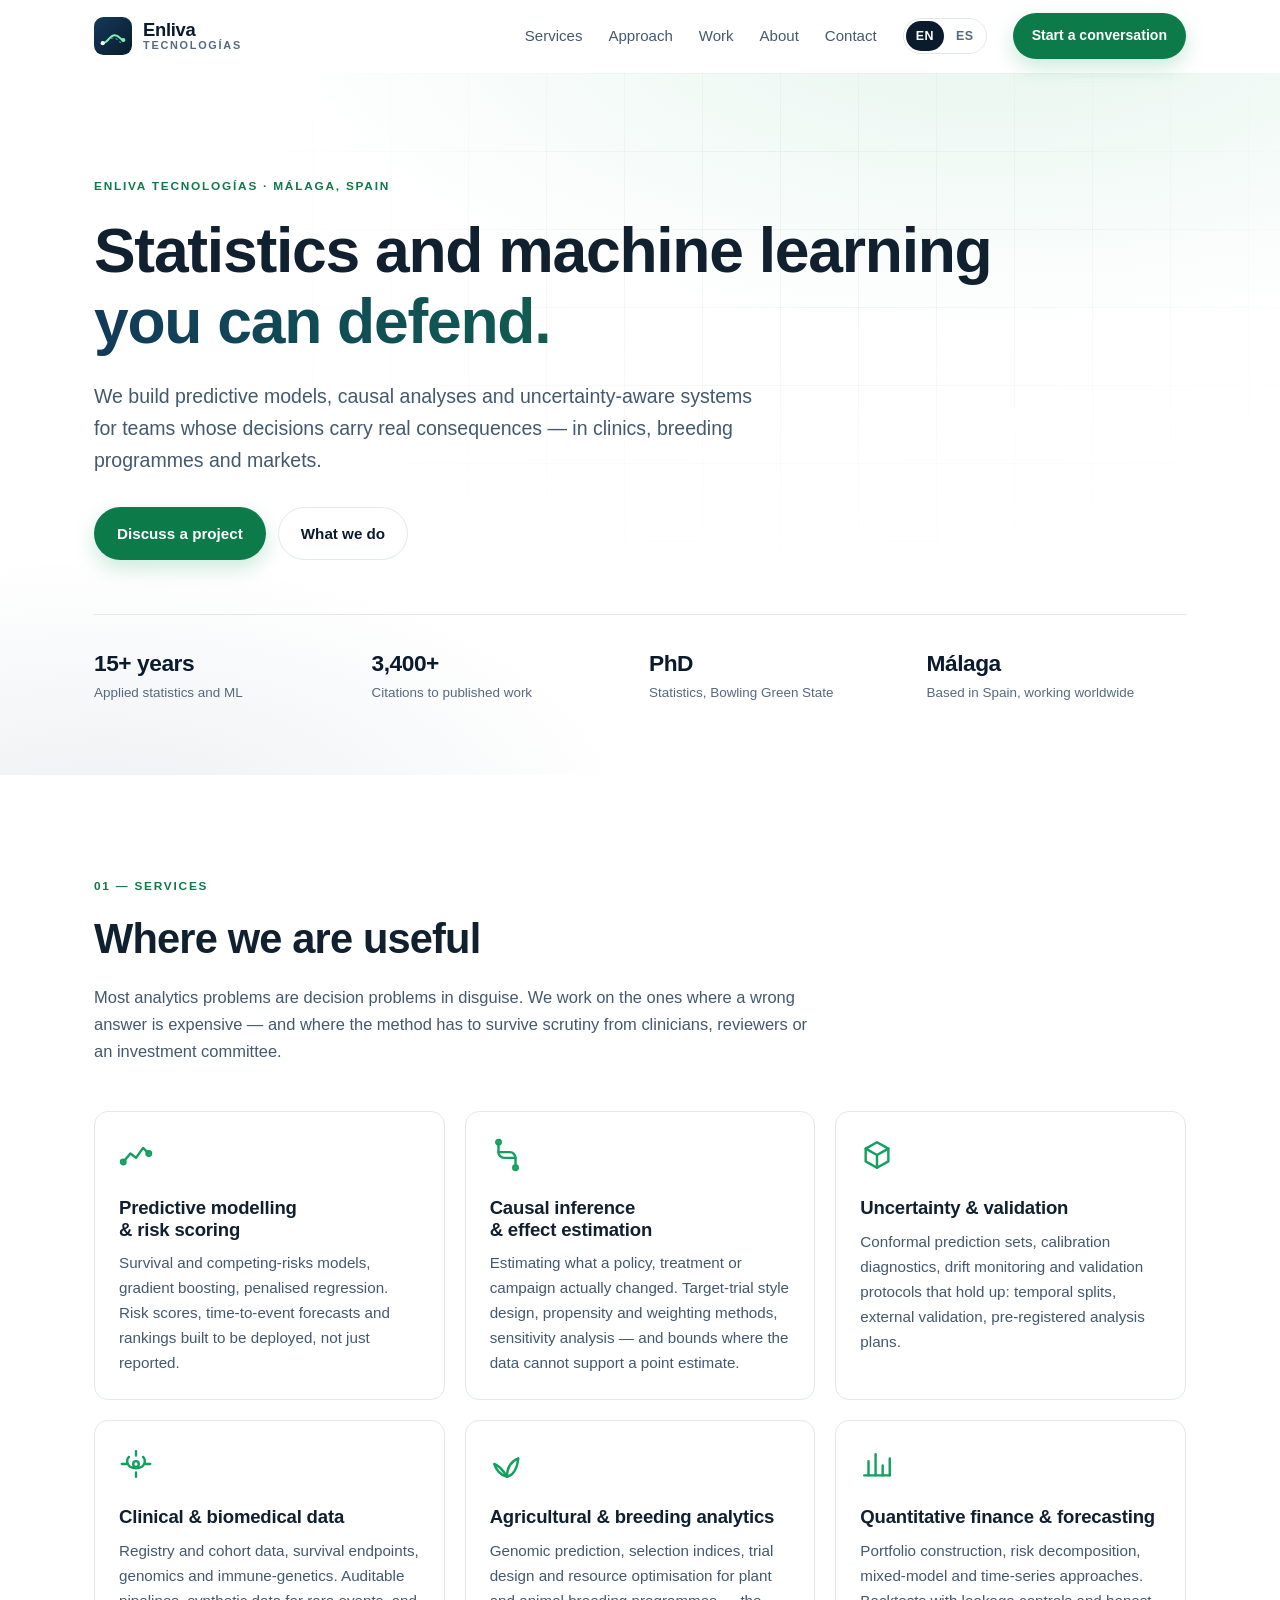
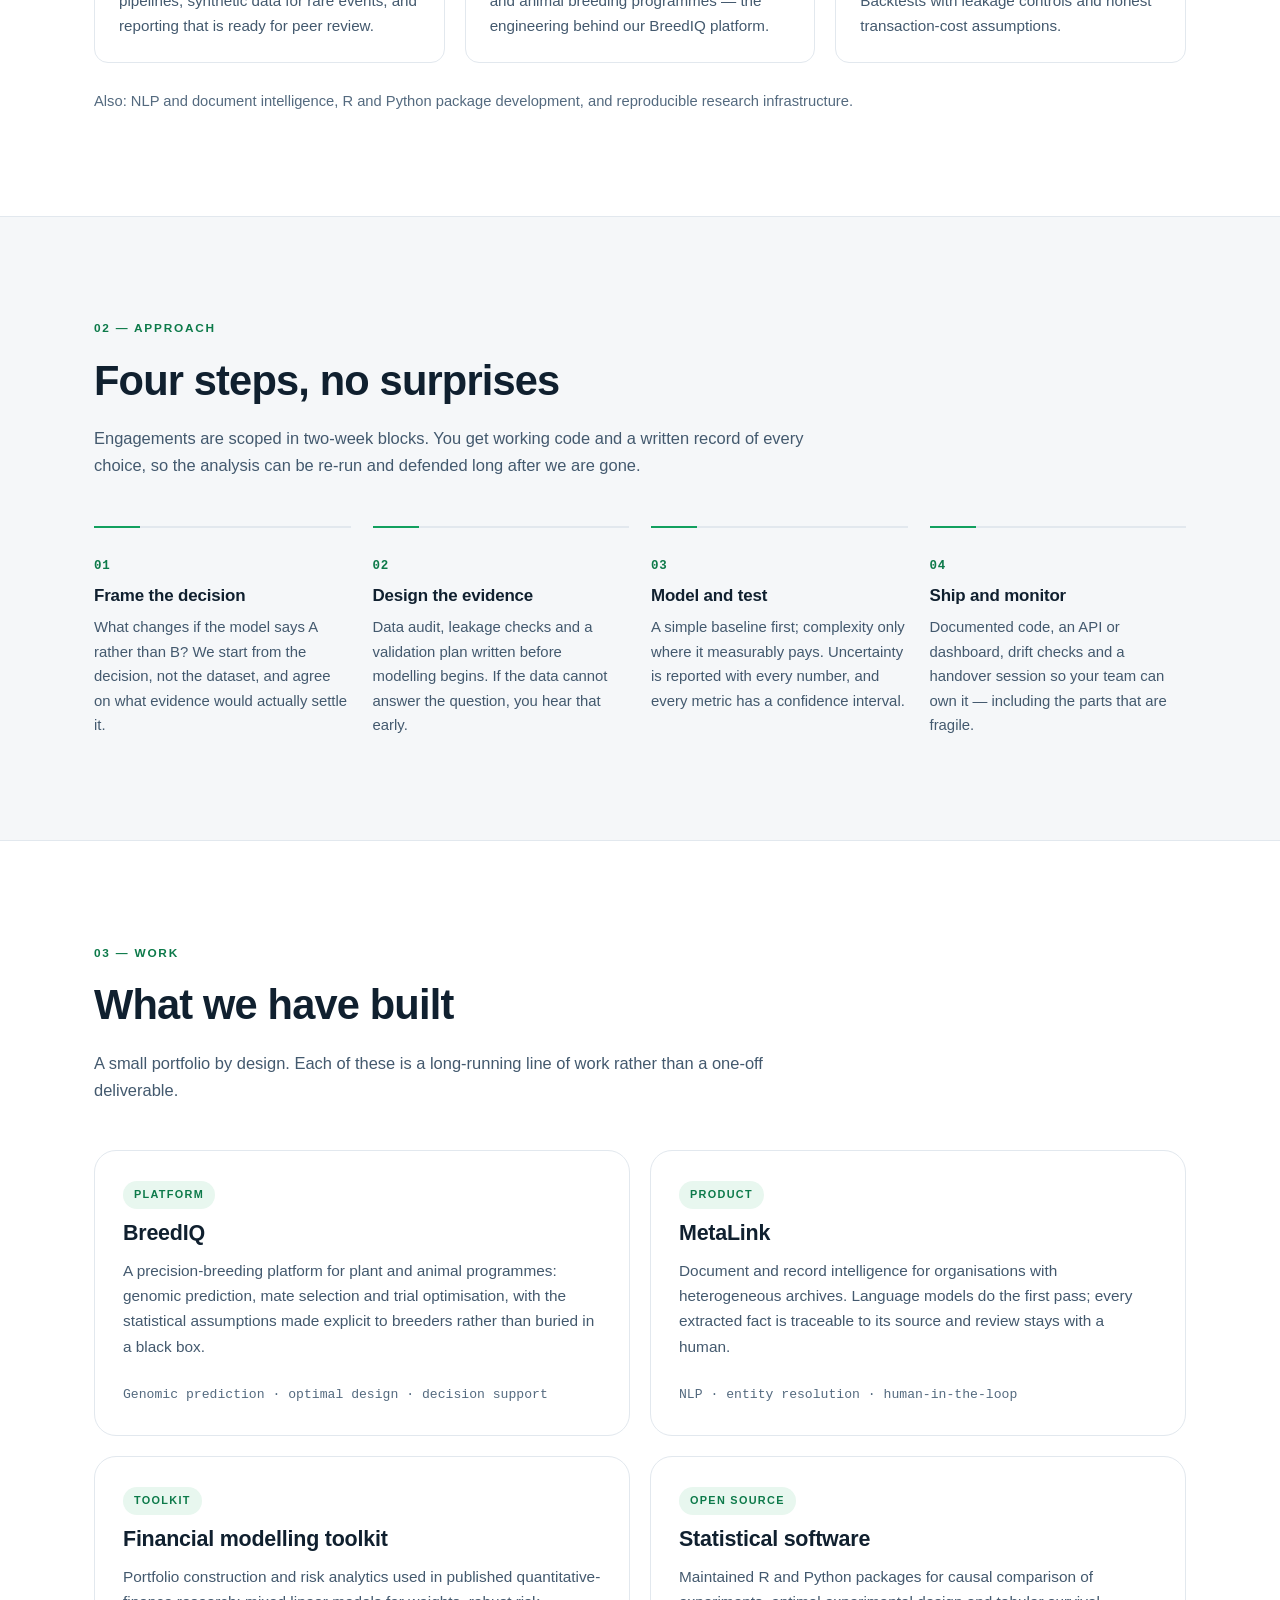
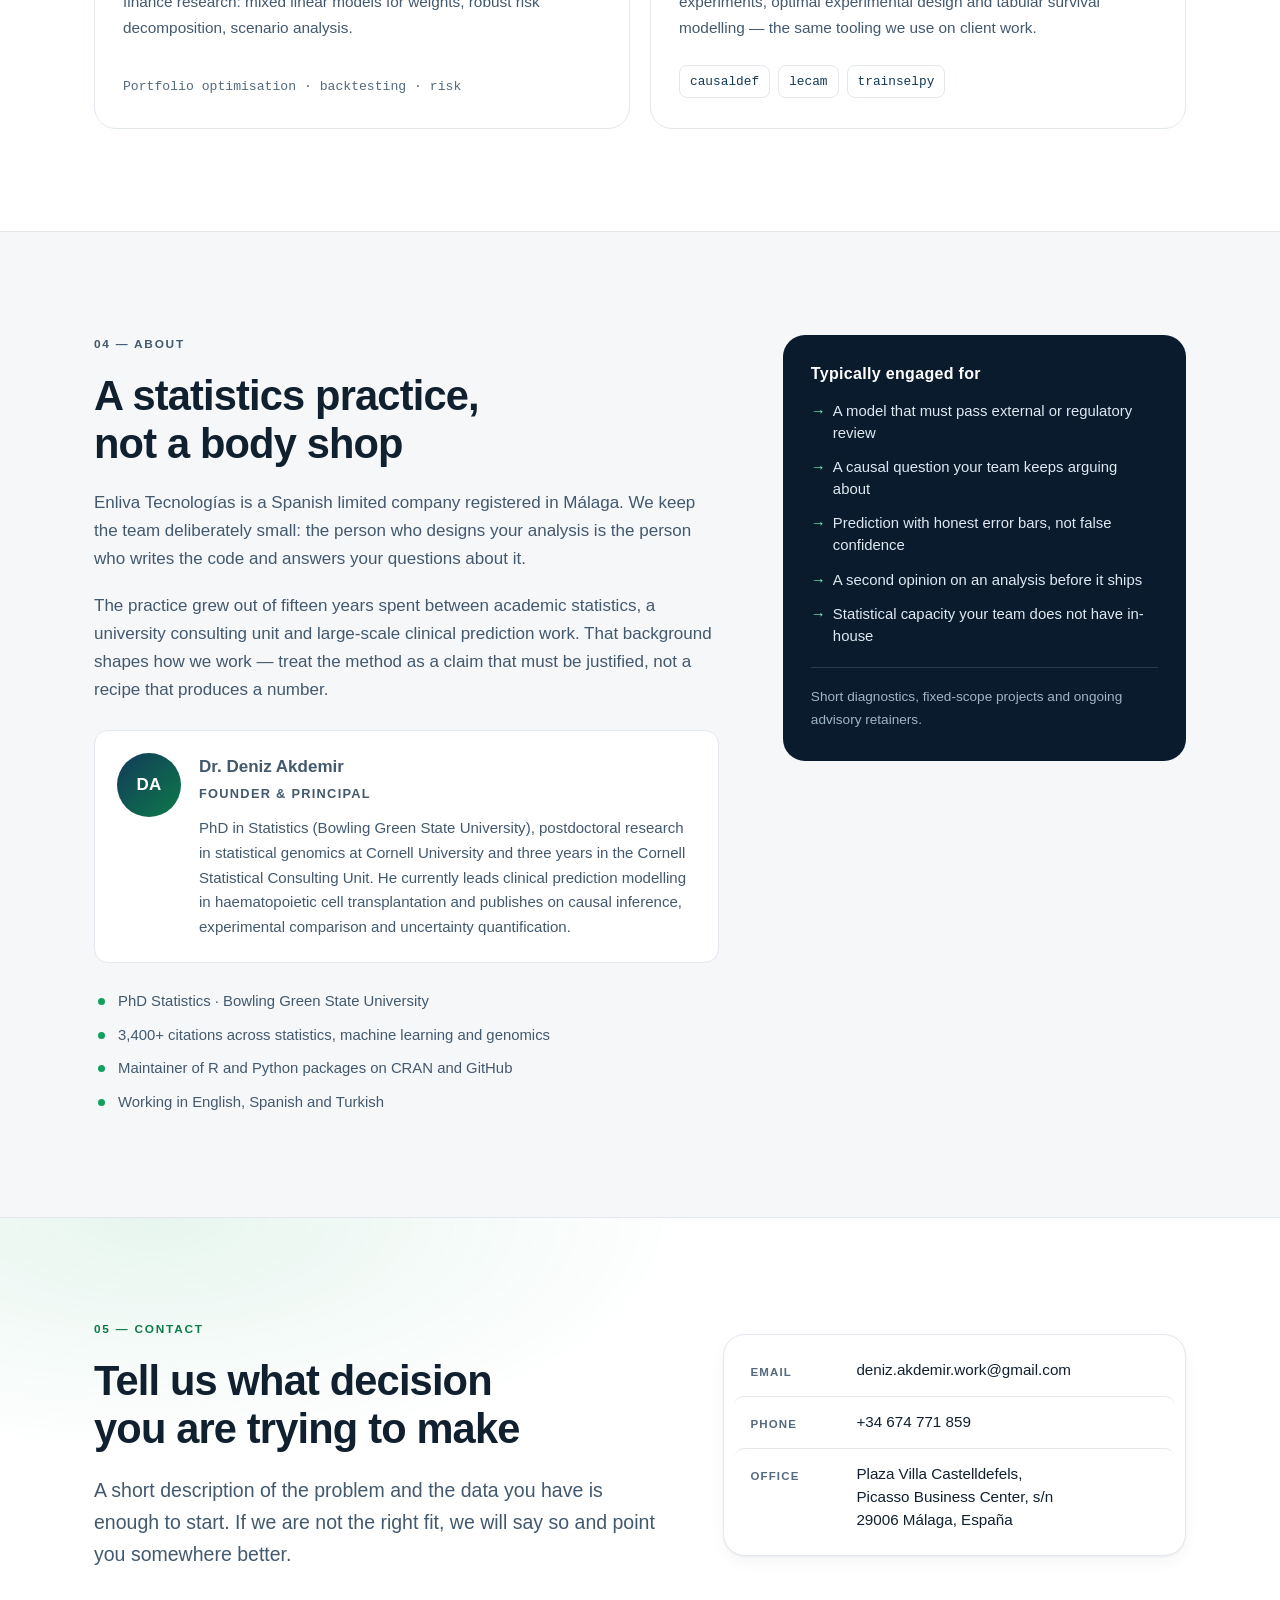
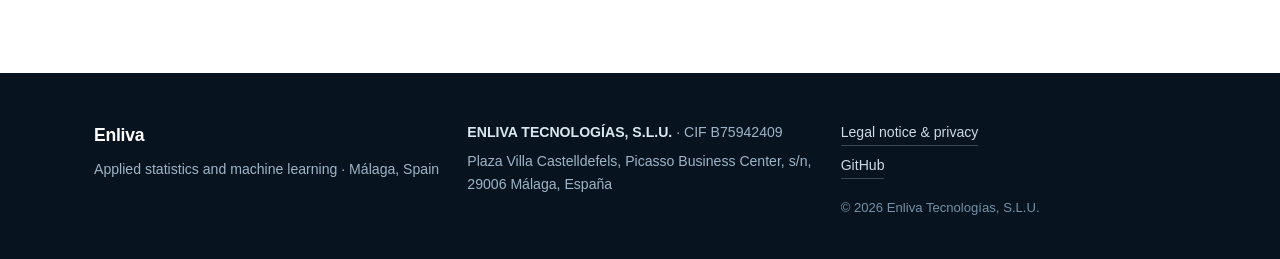
==== commit 772fd845: "Remove personal LinkedIn link; expand publishing guide The recorded profile URL (linkedin.com/in/den" ====
--- a/index.html
+++ b/index.html
@@ -294,14 +294,16 @@
           <span class="contact-k" data-i18n="contact.phone">Phone</span>
           <span class="contact-v">+34 674 771 859</span>
         </a>
-        <a class="contact-line" href="https://www.linkedin.com/in/deniz-akdemir--" target="_blank" rel="noopener noreferrer">
-          <span class="contact-k">LinkedIn</span>
-          <span class="contact-v">/in/deniz-akdemir--</span>
-        </a>
         <div class="contact-line">
           <span class="contact-k" data-i18n="contact.address">Office</span>
           <span class="contact-v">Plaza Villa Castelldefels,<br>Picasso Business Center, s/n<br>29006 Málaga, España</span>
         </div>
+        <!-- Company LinkedIn page: add once the Enliva page exists.
+        <a class="contact-line" href="https://www.linkedin.com/company/..." target="_blank" rel="noopener noreferrer">
+          <span class="contact-k">LinkedIn</span>
+          <span class="contact-v">Enliva Tecnologías</span>
+        </a>
+        -->
       </div>
     </div>
   </section>
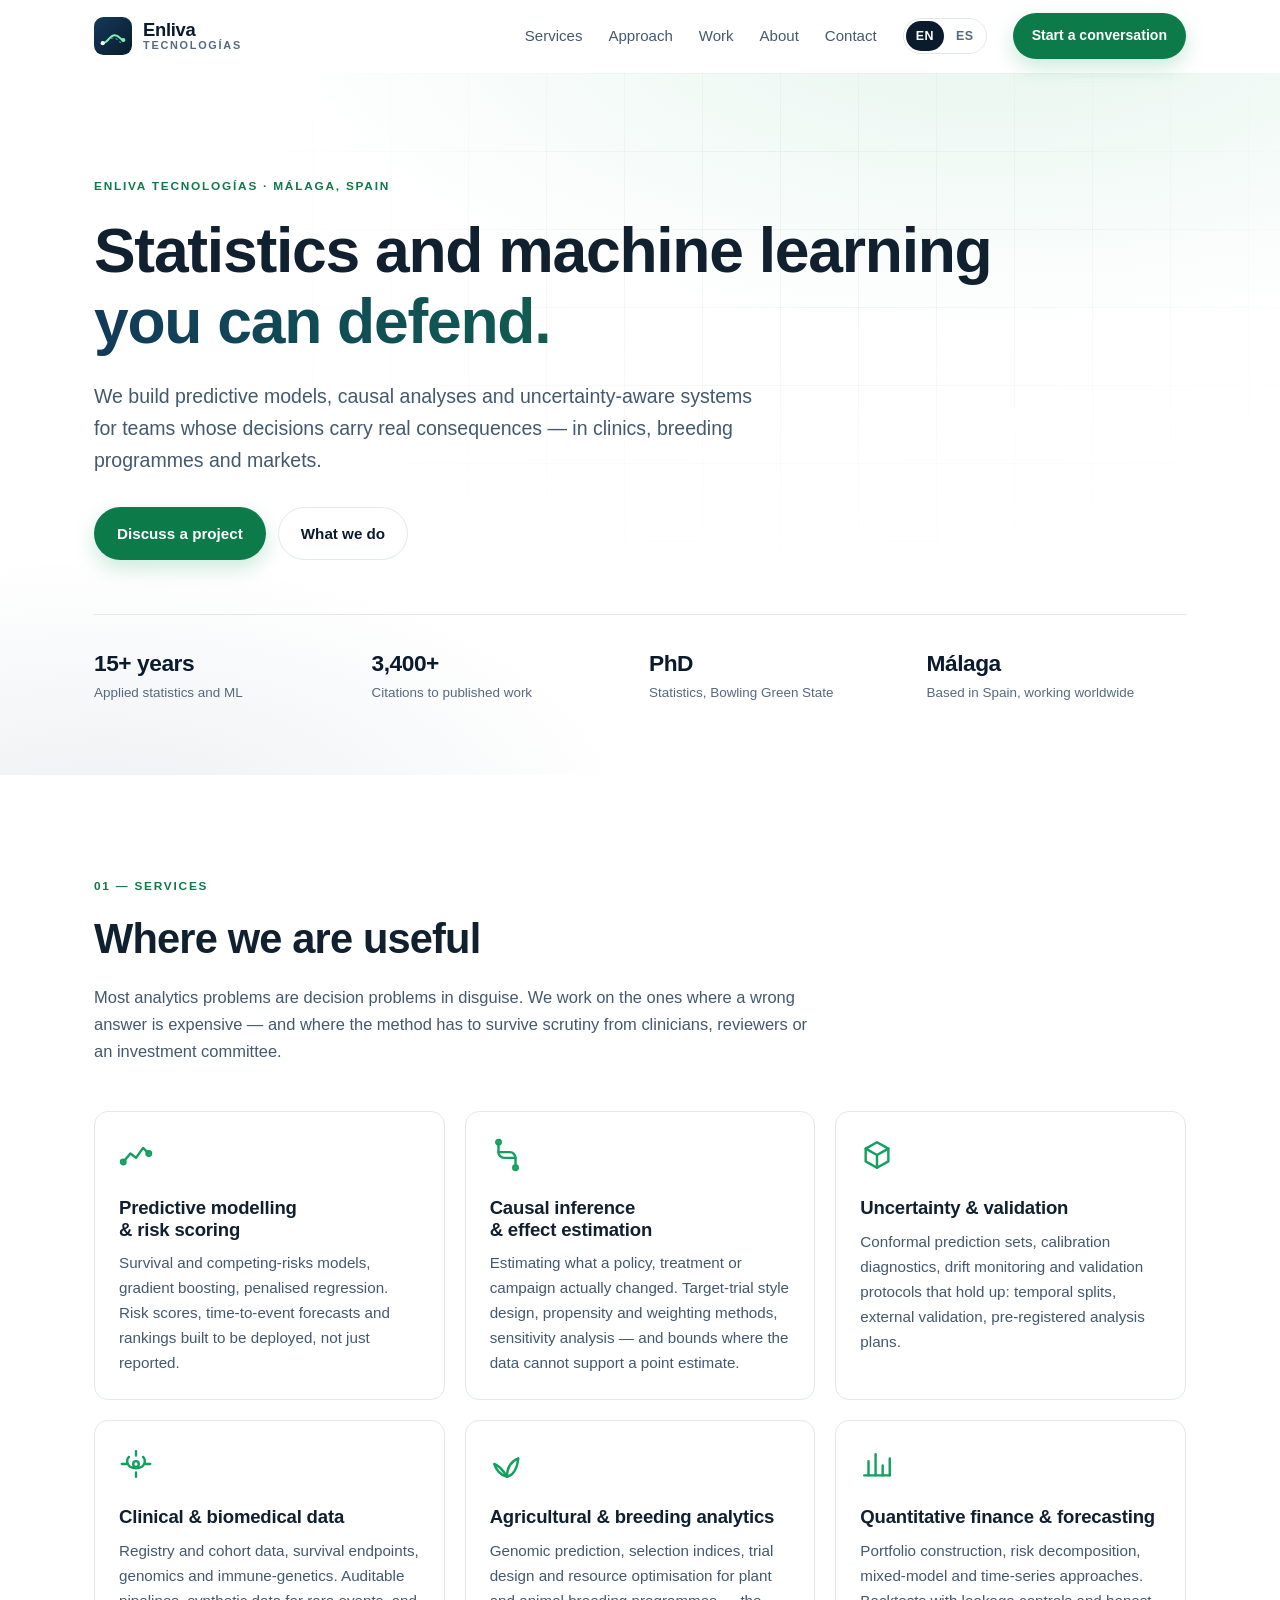
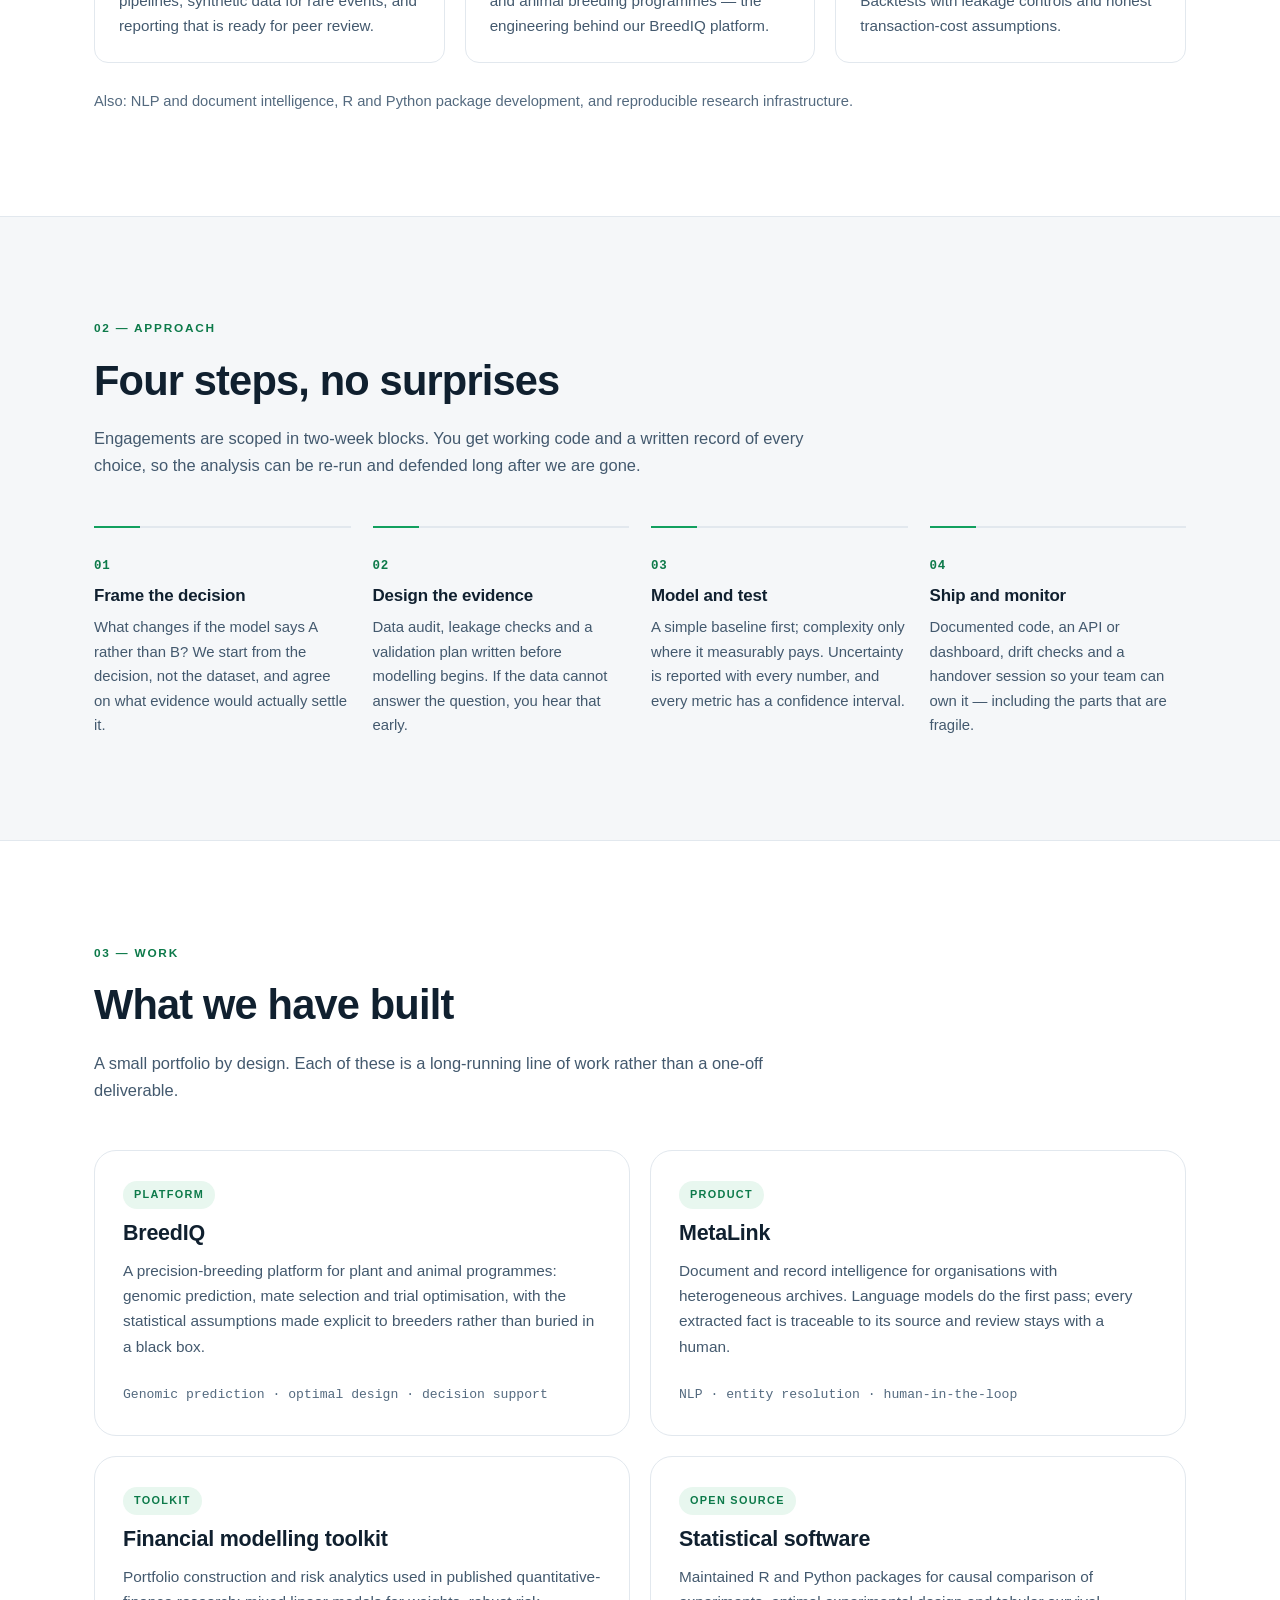
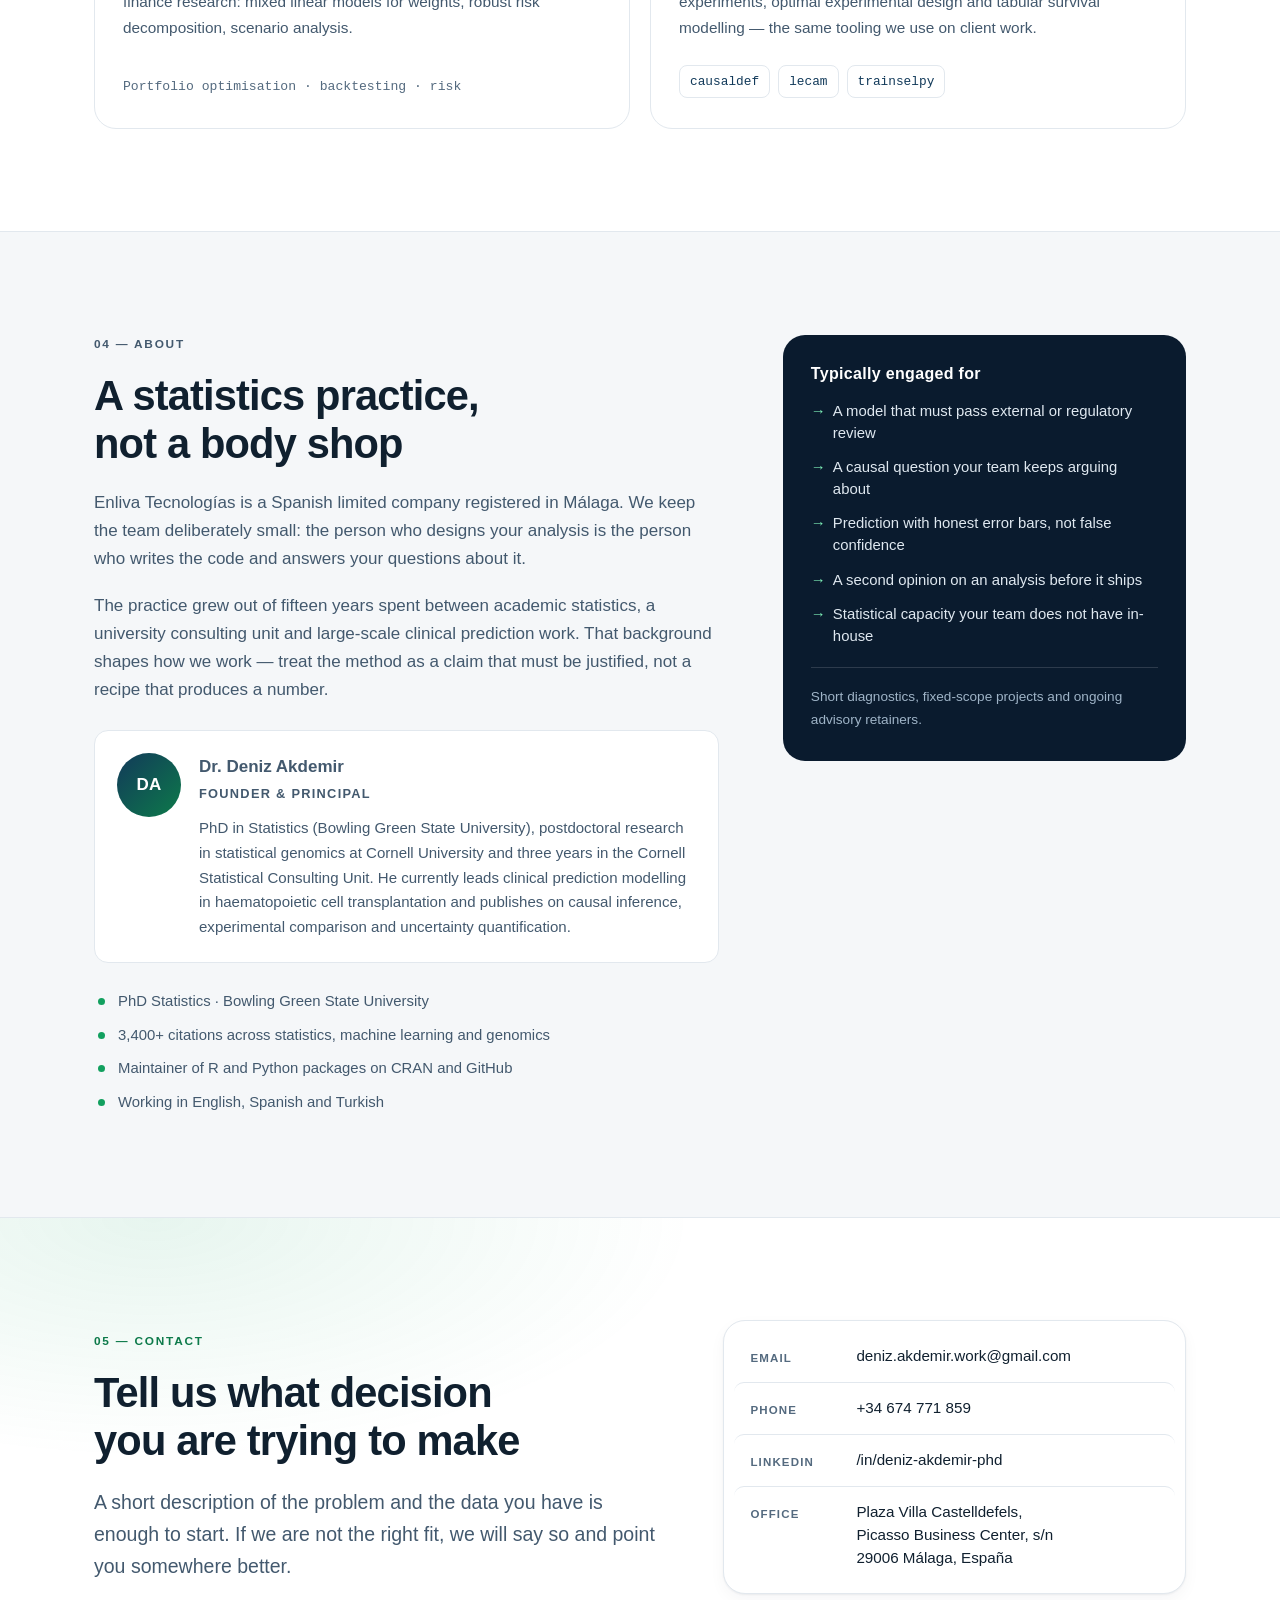
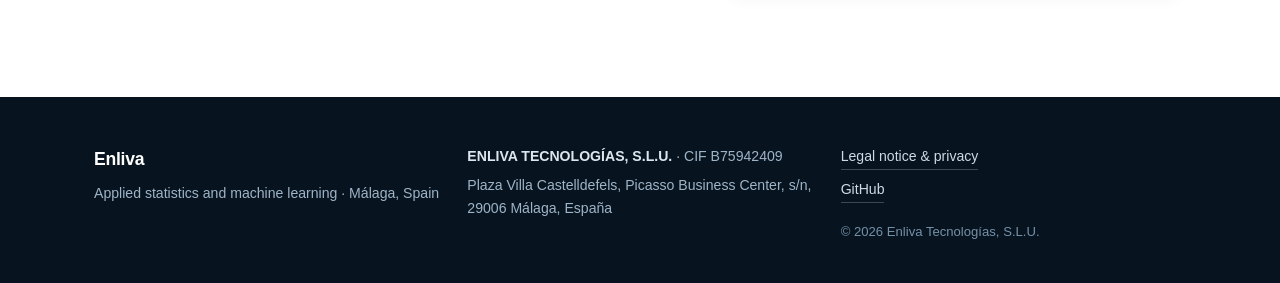
==== commit a485b6f6: "Restore LinkedIn link with the confirmed profile URL Deniz confirmed linkedin.com/in/deniz-akdemir-p" ====
--- a/index.html
+++ b/index.html
@@ -39,7 +39,8 @@
     "@type": "Person",
     "name": "Deniz Akdemir",
     "jobTitle": "Founder & Principal",
-    "alumniOf": "Bowling Green State University"
+    "alumniOf": "Bowling Green State University",
+    "sameAs": "https://www.linkedin.com/in/deniz-akdemir-phd-50735314a/"
   }
 }
 </script>
@@ -294,16 +295,16 @@
           <span class="contact-k" data-i18n="contact.phone">Phone</span>
           <span class="contact-v">+34 674 771 859</span>
         </a>
+        <a class="contact-line" href="https://www.linkedin.com/in/deniz-akdemir-phd-50735314a/" target="_blank" rel="noopener noreferrer">
+          <span class="contact-k">LinkedIn</span>
+          <span class="contact-v">/in/deniz-akdemir-phd</span>
+        </a>
         <div class="contact-line">
           <span class="contact-k" data-i18n="contact.address">Office</span>
           <span class="contact-v">Plaza Villa Castelldefels,<br>Picasso Business Center, s/n<br>29006 Málaga, España</span>
         </div>
-        <!-- Company LinkedIn page: add once the Enliva page exists.
-        <a class="contact-line" href="https://www.linkedin.com/company/..." target="_blank" rel="noopener noreferrer">
-          <span class="contact-k">LinkedIn</span>
-          <span class="contact-v">Enliva Tecnologías</span>
-        </a>
-        -->
+        <!-- When the Enliva company page exists, add it as a second LinkedIn row
+             and keep this personal profile on the founder section only. -->
       </div>
     </div>
   </section>
